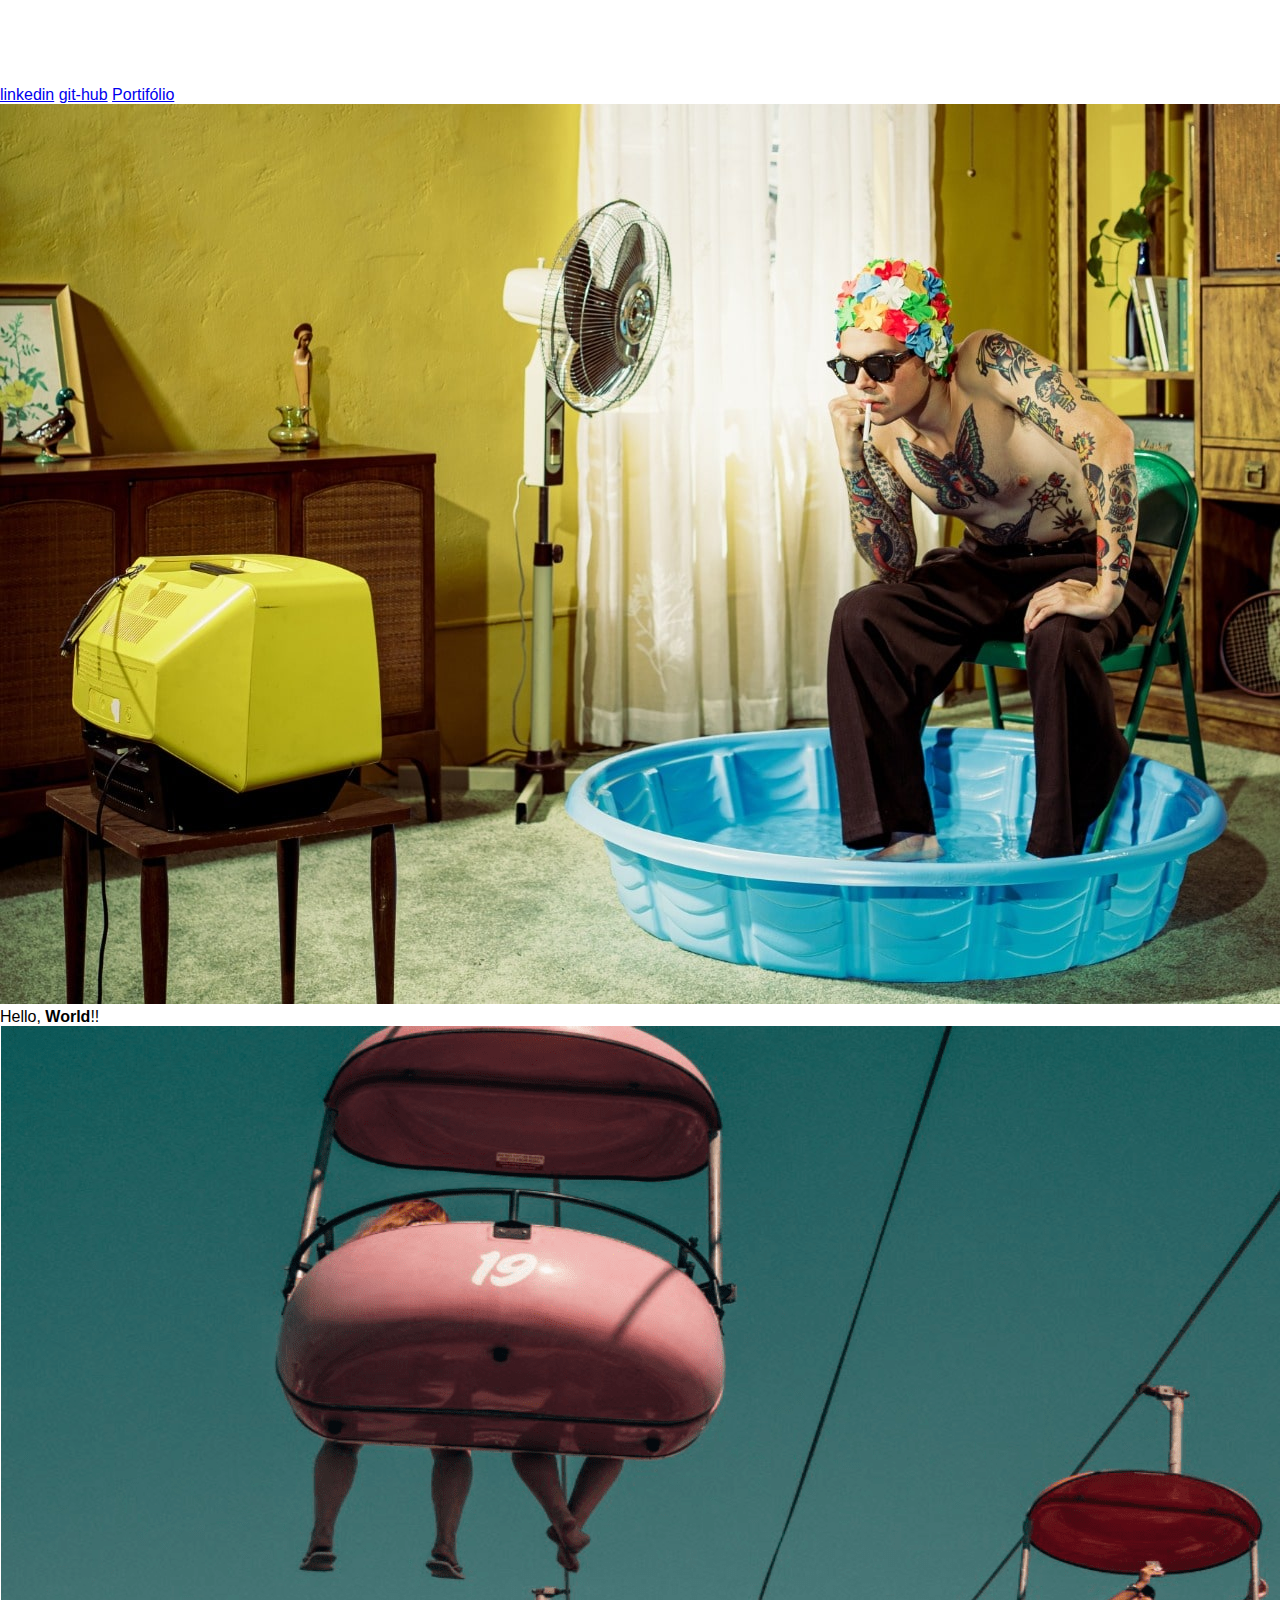
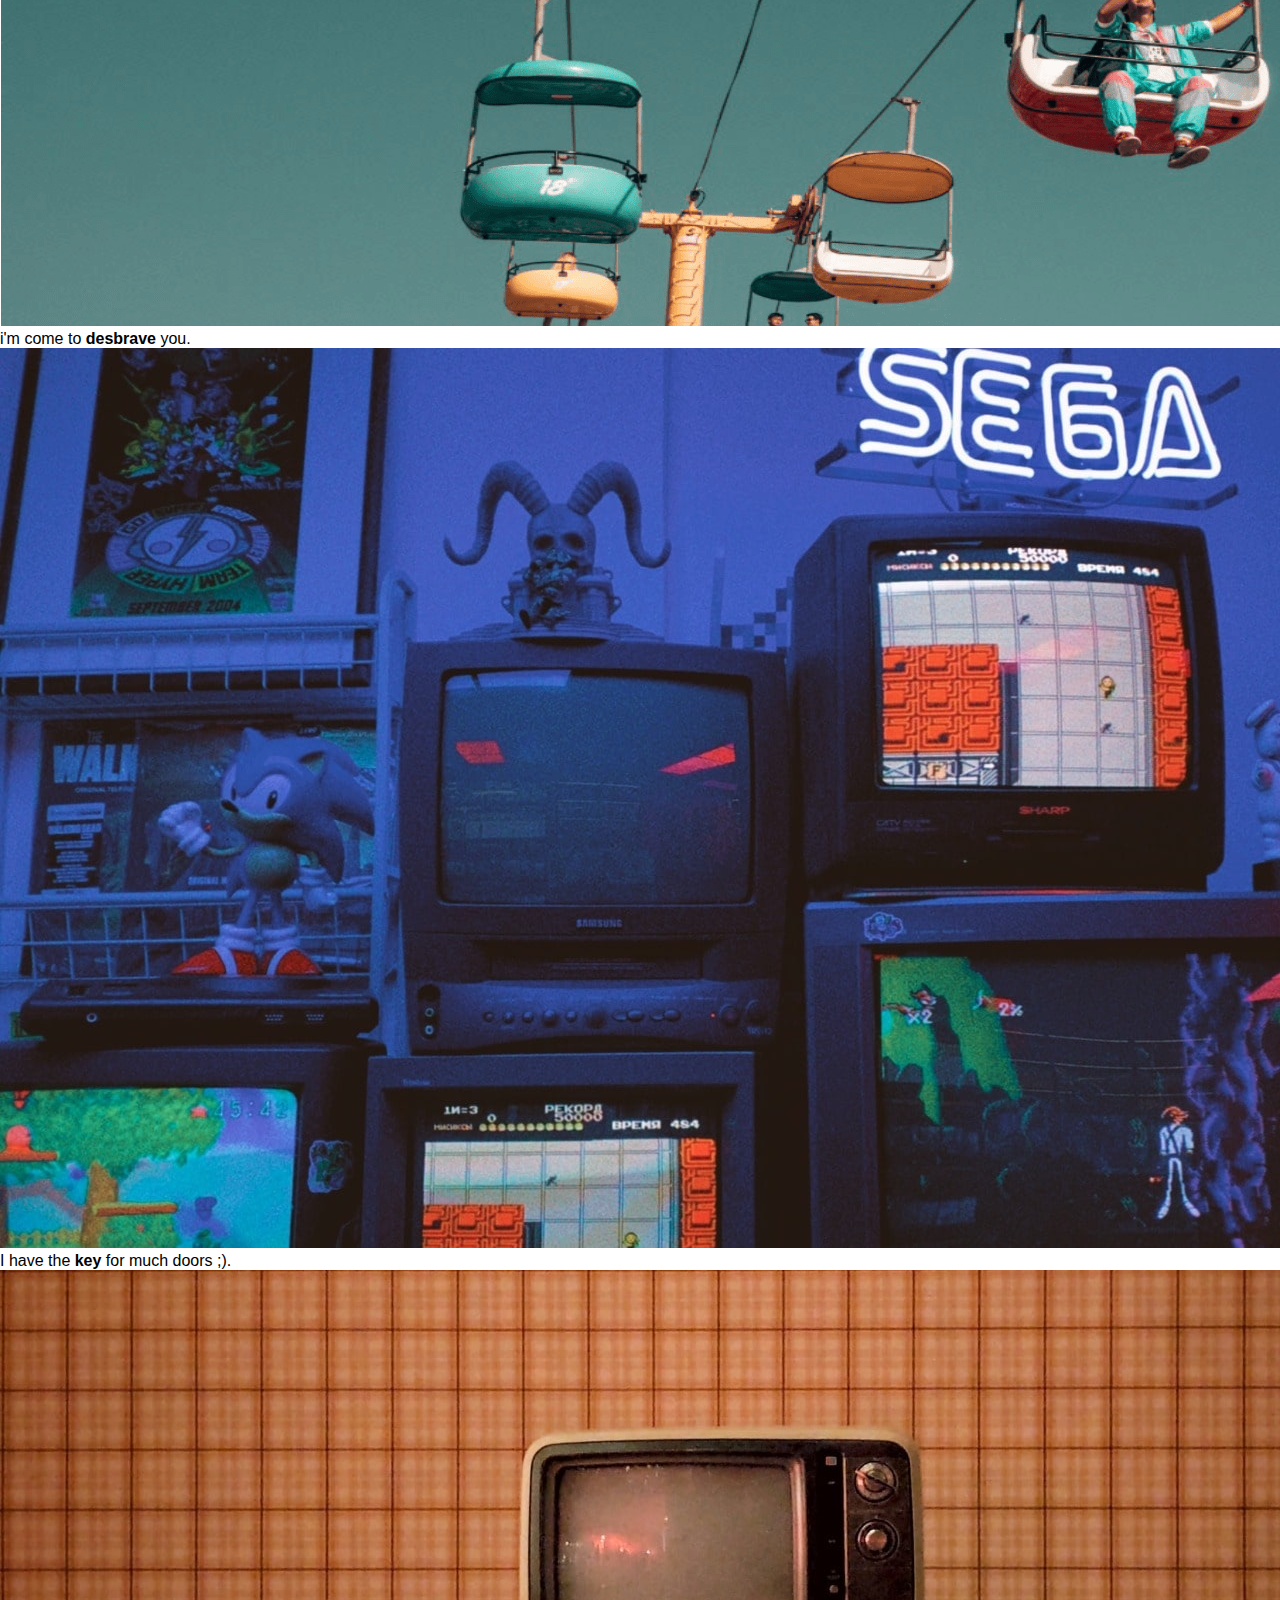
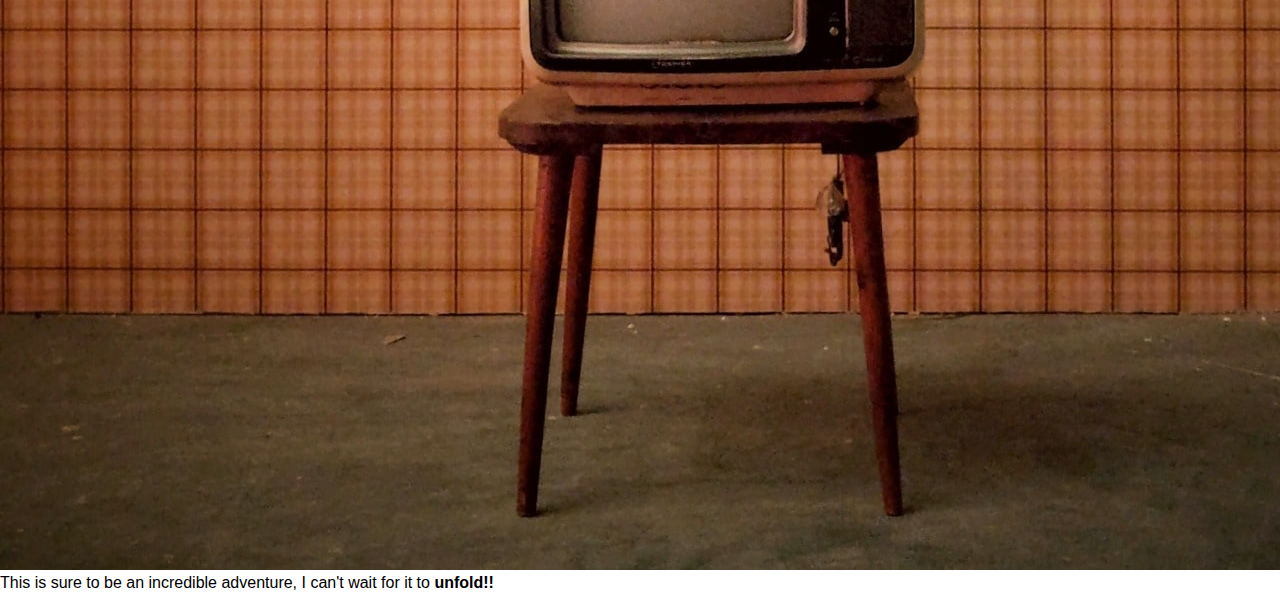
==== index.html @ d43f3ee8 "Implementing the portifolio" ====
<!DOCTYPE html>
<html lang="en">
  <head>
    <meta charset="UTF-8" />
    <meta name="viewport" content="width=device-width, initial-scale=1.0" />
    <meta http-equiv="X-UA-Compatible" content="ie=edge" />
    <link rel="preconnect" href="https://fonts.googleapis.com" />
    <link rel="preconnect" href="https://fonts.gstatic.com" crossorigin />
    <link
      href="https://fonts.googleapis.com/css2?family=Rubik:wght@300;400;700&display=swap"
      rel="stylesheet"
    />
    <link rel="stylesheet" href="/projects/project.css" />
    <title class=>Página Responsiva</title>
  </head>
  <!--As imagens contidas nesse site foram adquiridas pelo site unplash e todas são de livres uso.-->
  <body>
    <main>
      <!--Contato-->
      <header>
        <h1 class="lista__item__content__title">Página Responsiva</h1>
        <a href="https://www.linkedin.com/in/jackson-lorran-bb4454205/">linkedin</a>
        <a href="https://github.com/JackDev085" target="_blank">git-hub</a>
        <a href="/projects/projects.html">Portifólio</a>
      </header>
      <article>
        <!-- primeira rolagem -->
        <div class="lista">
          <div class="lista_item">
            <picture class="lista_item_picture">
              <source media="(max-width: 768px)" src=".//assets/retro1cel.jpg" />
              <source media="(min-width: 1024px)" src="./assets/retro1com.jpg" />
              <img src="./assets/retro1com.jpg" alt="Imagem do conteúdo 1" />
            </picture>
            <p>
              Hello, <b>World</b>!!
            </p>
          </div>
          <div class="lista_item">
            <picture class="lista_item_picture">
              <source media="(max-width: 768px)" src="./assets/retro2cel.jpg" />
              <source media="(min-width: 1024px)" src="./assets/retro2com.png" />
              <img src="./assets/retro2com.png" alt="Imagem do conteúdo 1" />
            </picture>
            <p>i'm come to <b>desbrave</b> you.</p>
          </div>
          <div class="lista_item">
            <picture class="lista_item_picture">
              <source media="(max-width: 768px)" src="./assets/retro3cel.jpg" />
              <source media="(min-width: 1024px)" src=".//assets/retro3com.jpg" />
              <img src="./assets/retro3com.jpg" alt="Imagem do conteúdo 1" />
            </picture>
            <p>I have the <b>key</b> for much doors ;).</p>
          </div>
          <div class="lista_item">
            <picture class="lista_item_picture">
              <source media="(max-width: 768px)" src=".//assets/retro4cel.jpg" />
              <source media="(min-width: 1024px)" src="./assets/retro4com.jpg" />
              <img src="./assets/retro4com.jpg" alt="Imagem do conteúdo 1" />
            </picture>
            <p>This is sure to be an incredible adventure, I can't wait for it to <strong>unfold!!</strong></p>
          </div>
        </div>
        <!-- conteúdos  -->
      </article>
    </main>
  </body>
</html>
---- projects/project.css ----
* {
  margin: 0;
  padding: 0;
  box-sizing: border-box;

  font-family: "Josefin Sans", sans-serif;
}
.div-main {
  /* ocupar todo o ângulo de visão da página*/
  height: 100vh;
  width: 100%;
  background-image:url("img/background.png");
  background-size: cover;
  background-position: center;
  background-color: #191919;
}
nav {
  display: flex;
  align-items: center;
  justify-content: space-between;
  padding-left: 30px;
  padding-right: 30px;
  padding-top: 25px;
}
.portifolio {
  color: #ffffff;
  font-size: 40px;
  font-weight: 500;
}
.portifolio span {
  color: #f9004d;
}
li {
  color: white;
  list-style: none;
  display: inline-block;
  font-size: 25px;
  margin-right: 30px;
  margin-left: 30px;
}

li:hover {
  color: #f9004d;
  transition: 0.5s;
}
.link-menu a {
  color: white;
  text-decoration: none;
}
.my-name {
  position: absolute;
  top: 50%;
  left: 7%;
}

h1 {
  color: #ffffff;
  font-size: 75px;
}
h1 span {
  color: #f9004d;
}
.my-name h3 {
  color: white;
  font-size: 35px;
  padding-top: 10px;
}

section {
  display: flex;
  align-items: center;
  padding: 60px 15%;
  background-color: #000000;
}
section img {
  height: 600px;
  border-radius: 100%;
  border: 2px solid #f9004d;
  margin-right: 30%;
}
section div h2 {
  color: white;
  font-size: 70px;
}
section div p {
  color: #d3c1c7;
  font-size: 28px;
  margin-top: 15px;
  margin-bottom: 60px;
}
section div a {
  font-size: 40px;
  background-color: #f9004d;
  color: #ffffff;
  padding: 10px 20px;
  border-radius: 25px;
  cursor: pointer;
  text-decoration: none;
}
section div a:hover {
  background-color: transparent;
  border: 2px solid #f9004d;
  transition: 0.5s;
}
.projects {
  background-color: #191919;
  padding-top: 50px;
  padding-bottom: 100px;
}
.projects h2 {
  color: white;
  font-size: 75px;
  text-align: center;
}
.card {
  background-color: #000000;
  height: 365px;
  width: 335px;
  border-radius: 20px;
  padding: 14px 24px;
  text-align: center;
  width: 30%;
}
.card img {
  height: 100px;
}
.card h5 {
  color: #ffffff;
  font-size: 24px;
}
.card p {
  font-size: 24px;
  color: #d3c1c7;
  margin-top: 20px;
  margin-bottom: 30px;
}
.card a {
  background-color: #f9004d;
  color: #ffffff;
  padding: 10px 20px;
  border-radius: 25px;
  cursor: pointer;
  transition: 0.5s;
  text-decoration: none;
}
.card:hover {
  transform: scale(1.1);
  transition: 0.5s;
}
.card a:hover {
  background-color: transparent;
  border: 2px solid #f9004d;
}

.card-project {
  display: flex;
  justify-content: space-around;
  margin-top: 100px;
}
footer {
  background-color: #000000;
  padding-top: 10px;
  padding-bottom: 120px;
  display: flex;
  flex-direction: column;
  align-items: center;
  justify-content: center;
}
footer h5 {
  color: white;
  font-size: 30px;
}
footer p {
  color: white;
  font-size: 16px;
  margin-top: 14px;
  margin-bottom: 30px;
}
.social {
  display: flex;
  gap: 20px;
}
.social img {
  height: 60px;
  border-radius: 50%;
}
.social a {
  border-radius: 50%;
  display: flex;
  justify-content: center;
  align-items: center;
  height: 50px;
  width: 50px;
  cursor: pointer;
}
.social a:hover {
  transform: scale(1.3);
  transition: 0.5s;
}
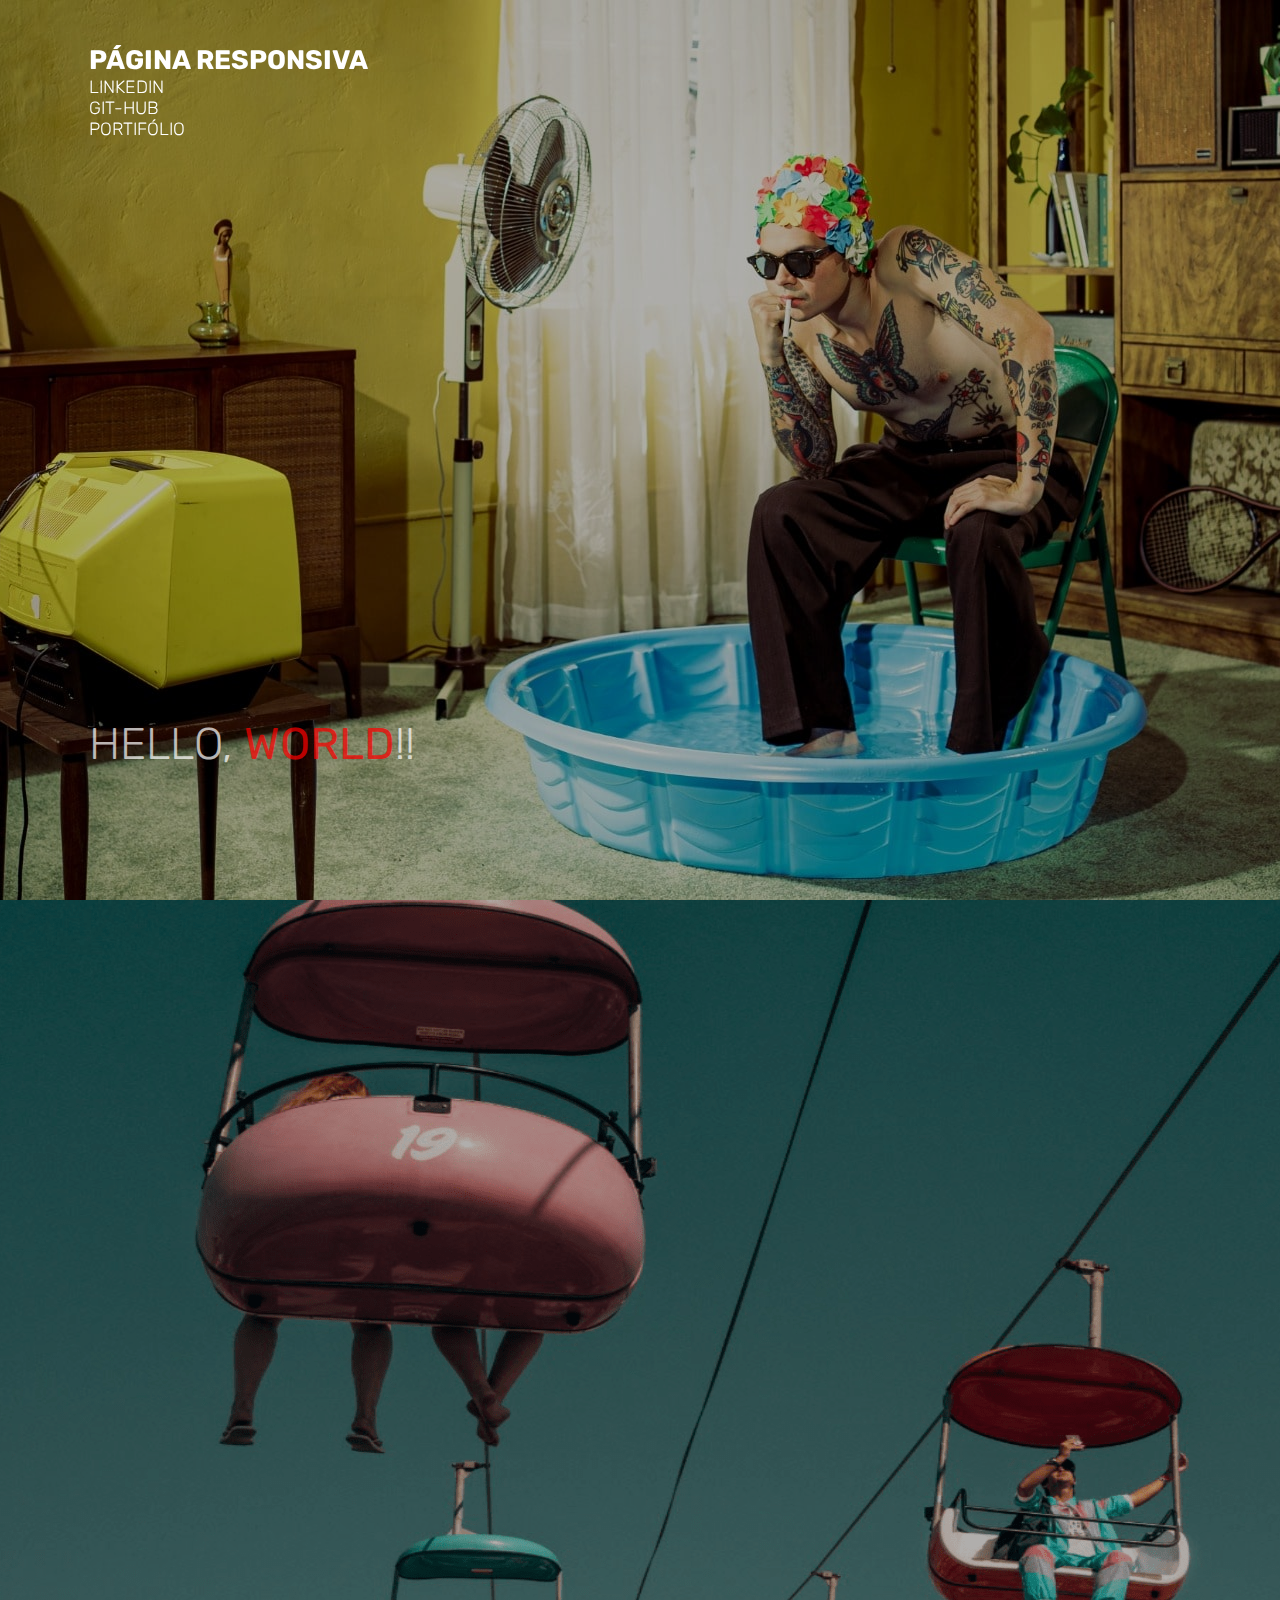
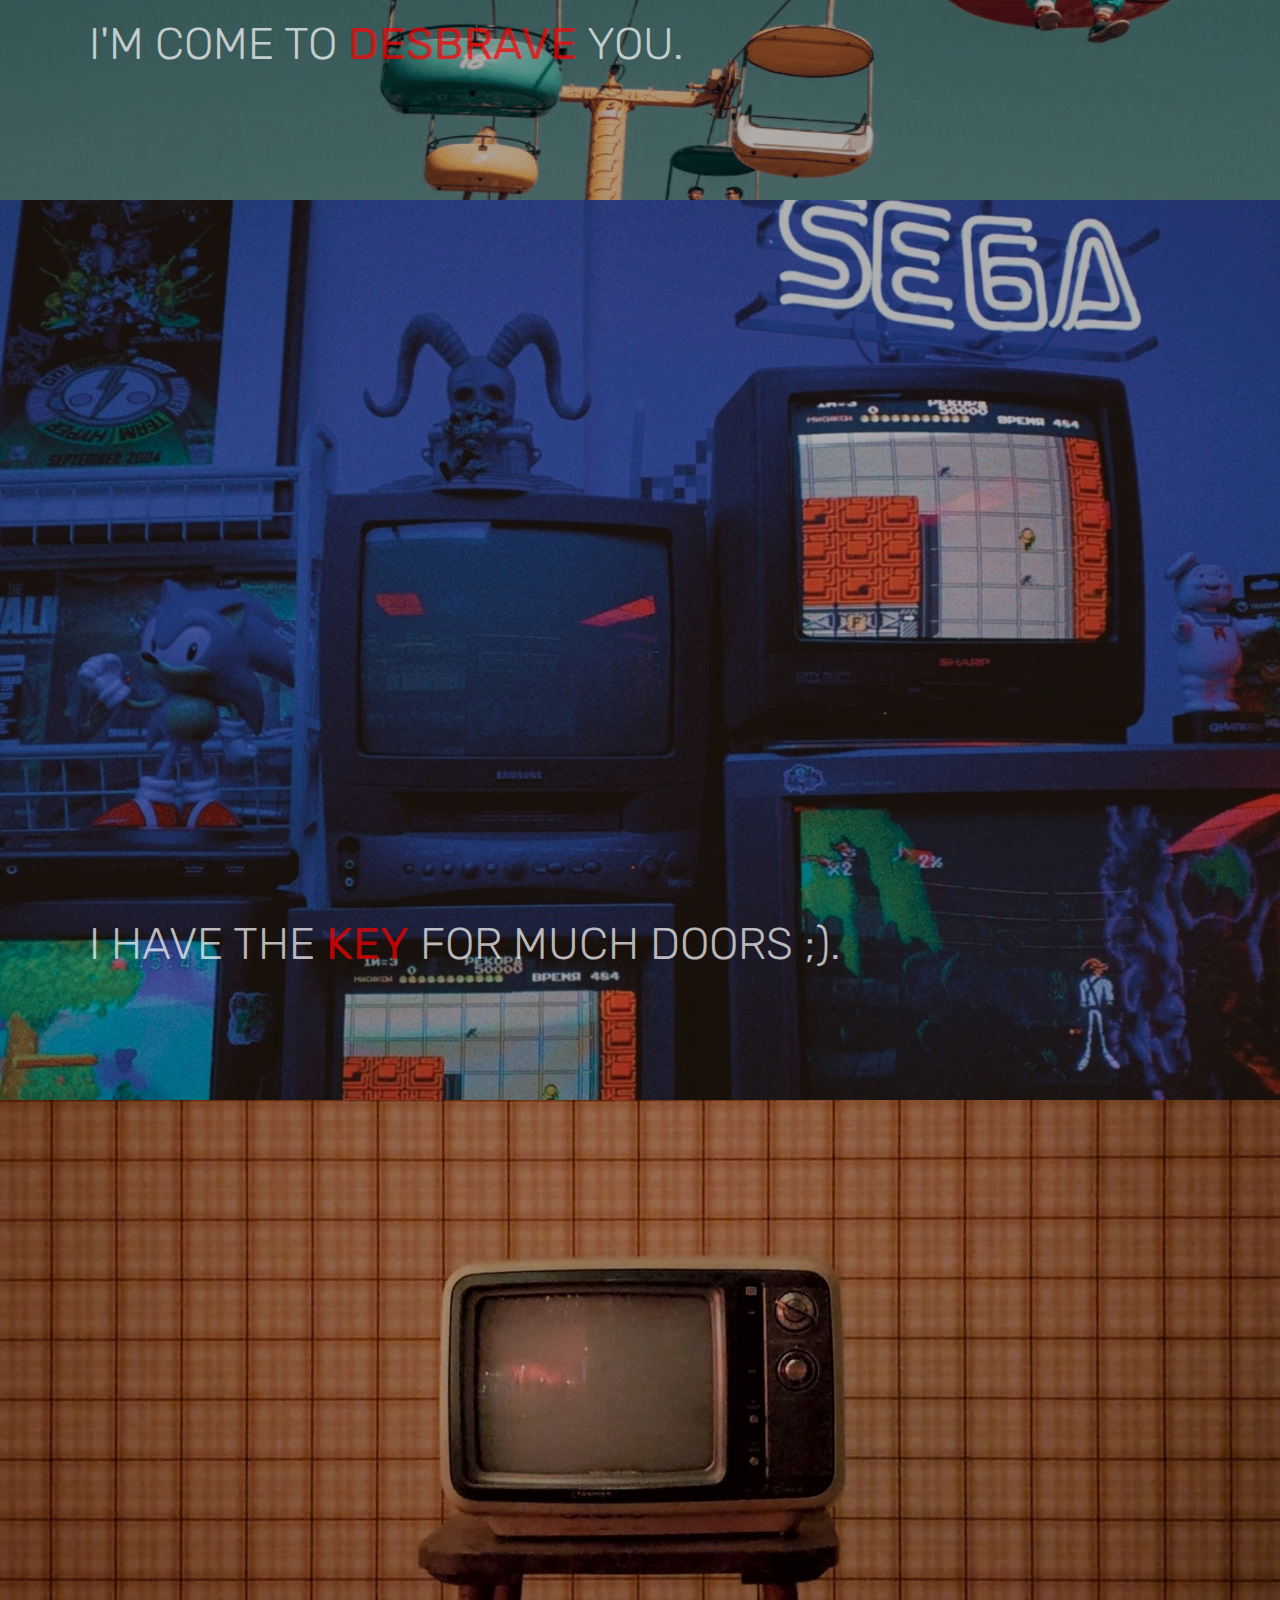
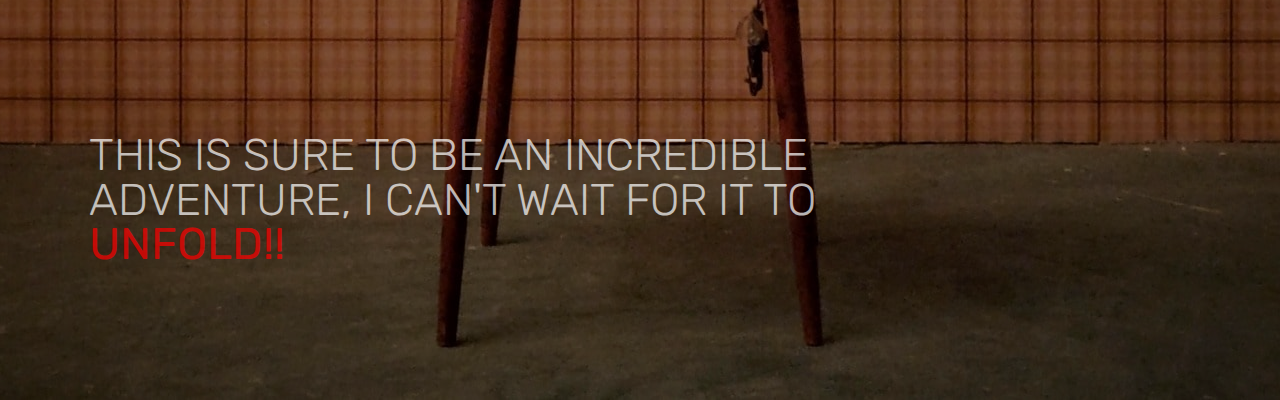
==== commit b106baf1: "little adjust" ====
--- a/index.html
+++ b/index.html
@@ -10,7 +10,7 @@
       href="https://fonts.googleapis.com/css2?family=Rubik:wght@300;400;700&display=swap"
       rel="stylesheet"
     />
-    <link rel="stylesheet" href="/projects/project.css" />
+    <link rel="stylesheet" href="assets/styles.css" />
     <title class=>Página Responsiva</title>
   </head>
   <!--As imagens contidas nesse site foram adquiridas pelo site unplash e todas são de livres uso.-->
--- a/assets/styles.css
+++ b/assets/styles.css
@@ -0,0 +1,148 @@
+/* geral */
+* {
+    padding: 0;
+    margin: 0;
+    box-sizing: border-box;
+  }
+  
+  html {
+    font-size: calc(100vw / 1440 * 10);
+    font-family: "Rubik", sans-serif;
+    font-weight: 300;
+    background-color: black;
+    color: white;
+  }
+  
+  a,
+  a:visited,
+  a:hover {
+    text-decoration: none;
+    color: white;
+  }
+  
+  /* primeira rolagem */
+  main {
+    width: 100vw;
+    min-height: 100vh;
+  }
+  
+  main header {
+    position: fixed;
+    width: 100vw;
+    height: 100vh;
+    padding: 5rem 10rem 5rem 10rem;
+    pointer-events: none;
+    z-index: 1;
+  
+  }
+  
+  main header h1 {
+    font-size: 2rem;
+    text-transform: uppercase;
+  }
+  
+  main header a {
+    display: block;
+    font-size: 2rem;
+    text-transform: uppercase;
+    pointer-events: auto;
+    
+  }
+  
+  .lista {
+    width: 100vw;
+    min-height: 100vh;
+  }
+  
+  .lista_item {
+    position: relative;
+    background-color: black;
+  }
+  
+  .lista_item_picture img {
+    display: block;
+    width: 100vw;
+    height: 100vh;
+    opacity: 0.7;
+    object-fit: cover;
+  }
+  
+  .lista_item p {
+    position: absolute;
+    font-size: 5rem;
+    line-height: 1;
+    bottom: 15rem;
+    padding: 0 10rem;
+    width: 80vw;
+    text-transform: uppercase;
+    opacity: 0.7;
+  }
+  
+  /* conteúdos */
+  .lista__item__content {
+    position: absolute;
+    bottom: 15rem; 
+    padding:0 10rem;
+    width: 80vw; 
+  } 
+
+  .lista__item__content__title { 
+    font-size: 3rem;
+    text-transform: uppercase; 
+  }
+
+   p.lista__item__content__text {
+    position: relative;
+    font-size: 3rem; 
+    line-height: 1; 
+    bottom: 0rem;
+    padding: 0 0rem;
+    width: 50vw;
+    opacity: 0.7; 
+  }
+
+  /* responsividade */
+  @media screen and (max-width: 750px) and (orientation: portrait) {
+    html {
+      font-size: calc(100vw / 768 * 10);
+    }
+  
+    main header {
+      padding: 10rem 5rem 15rem 5rem;
+    }
+  
+    main header h1 {
+      font-size: 4rem;
+      text-transform: uppercase;
+    }
+  
+    main header p {
+      position: absolute;
+      bottom: 20rem;
+      font-size: 4rem;
+      line-height: 1.1;
+      text-transform: uppercase;
+      opacity: 0.7;
+    }
+  
+    main header a {
+      display: block;
+      font-size: 3.5rem;
+      text-transform: uppercase;
+      pointer-events: auto;
+      margin-top: 1rem;
+    }
+  
+    .lista_item p {
+      font-size: 4rem;
+      line-height: 1.2;
+      bottom: 15rem;
+      width: 100vw;
+      text-transform: uppercase;
+      opacity: 0.7;
+      padding: 10rem 5rem 0rem 5rem;
+    }
+  }
+  strong, b{
+    color: red;
+  }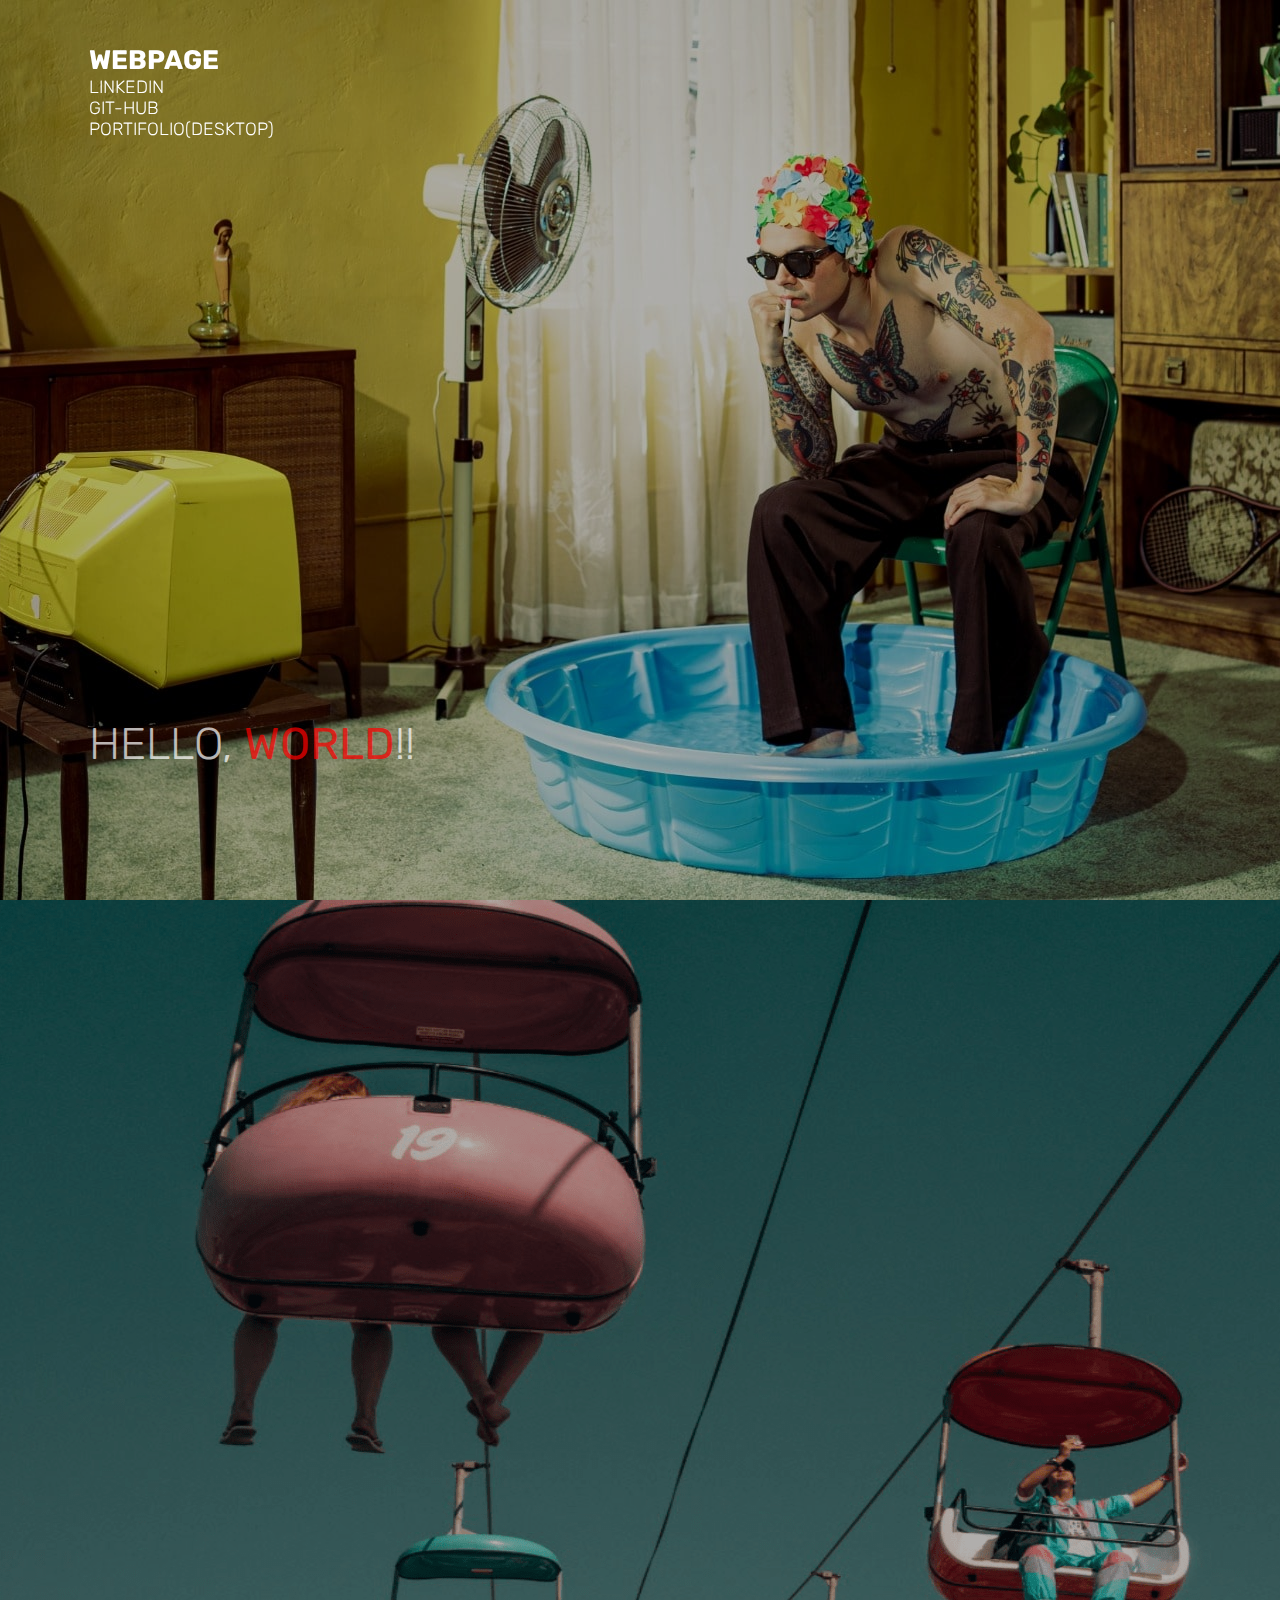
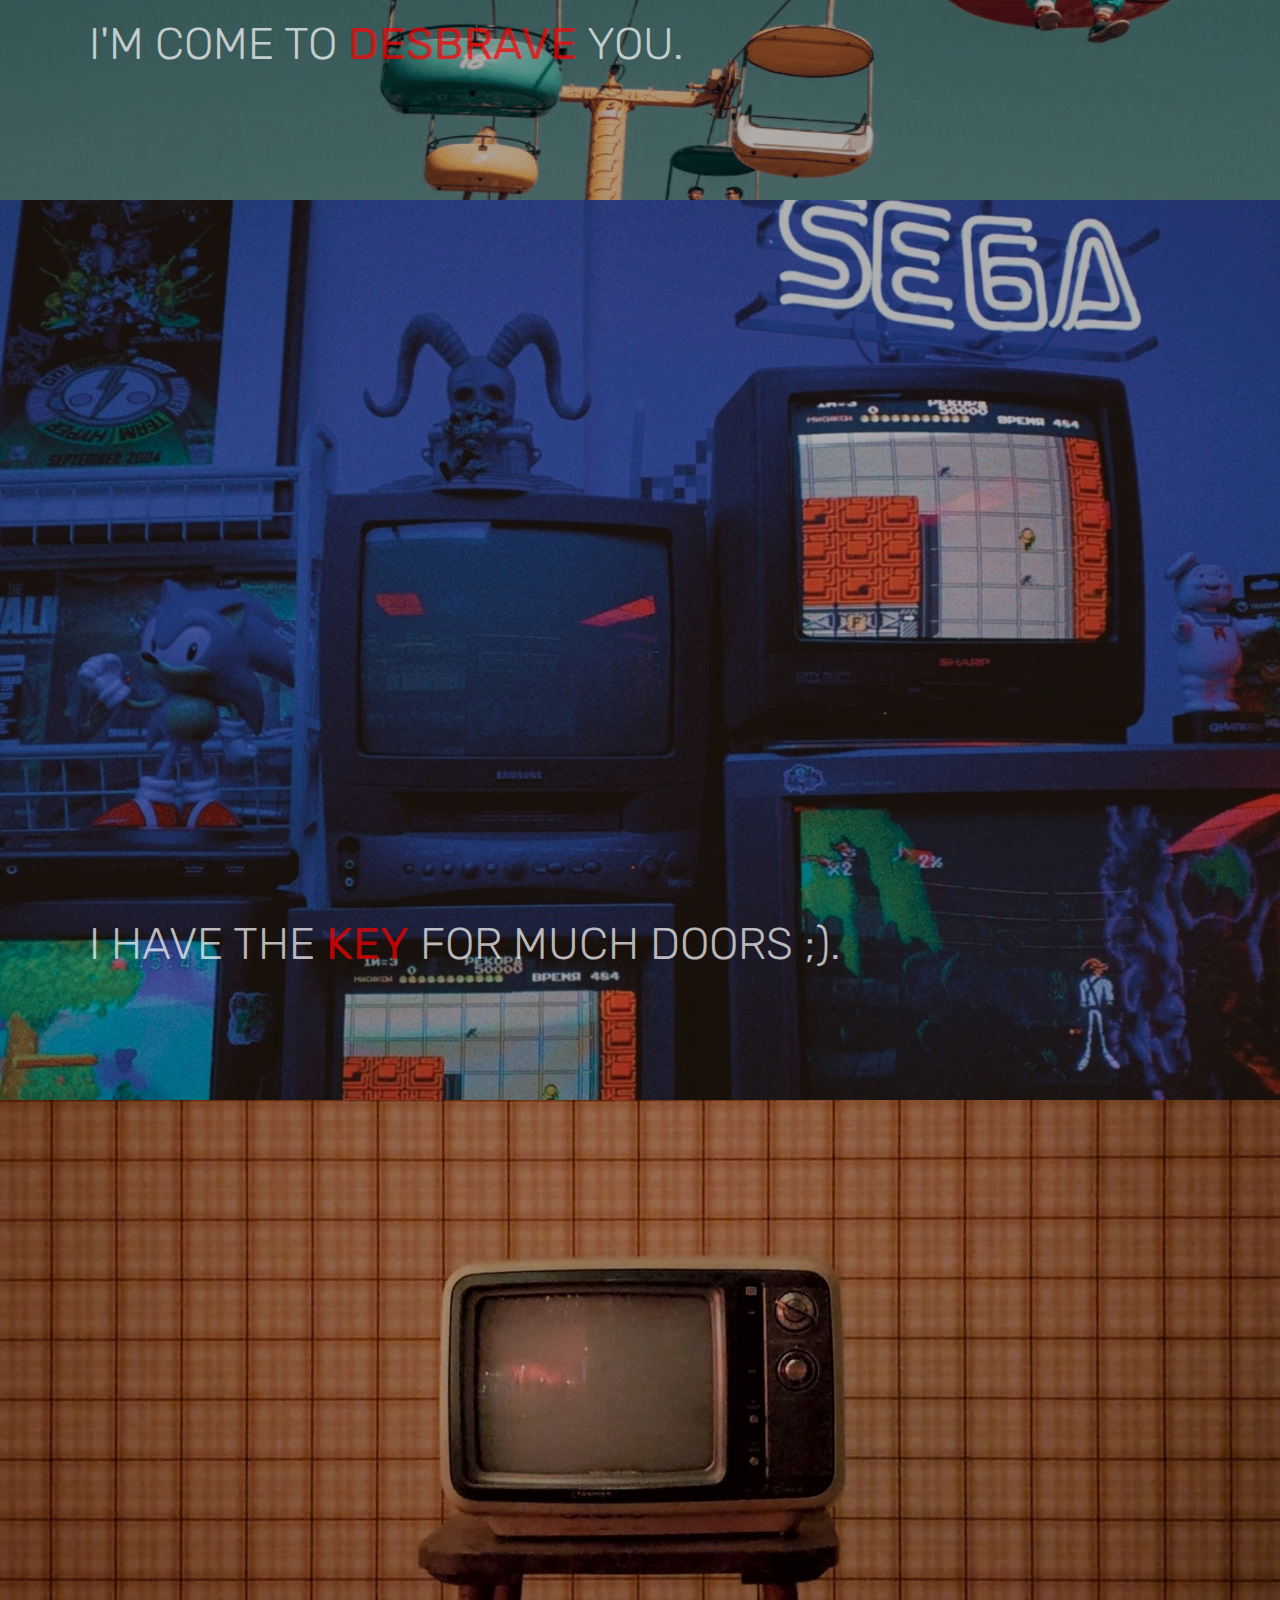
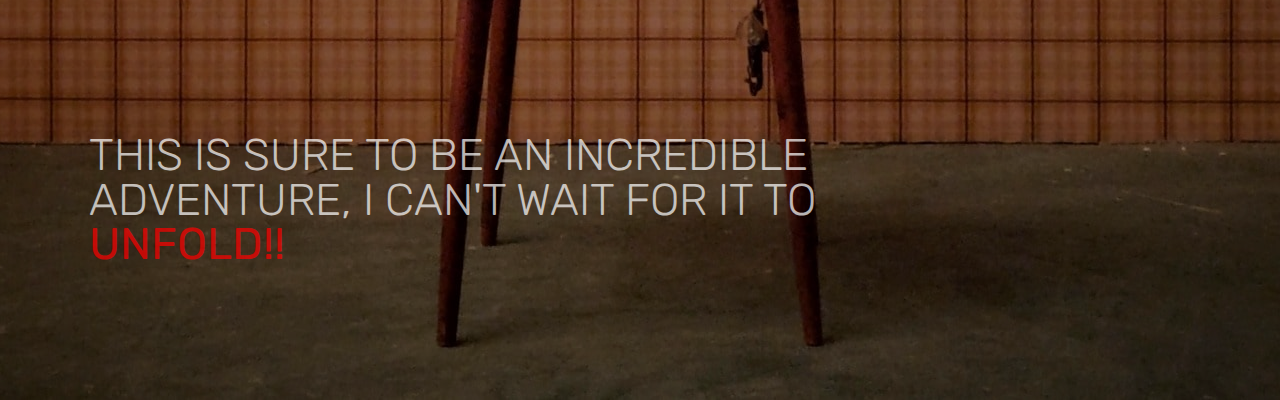
==== commit 38b6bbf9: "Little adjusts" ====
--- a/index.html
+++ b/index.html
@@ -18,10 +18,10 @@
     <main>
       <!--Contato-->
       <header>
-        <h1 class="lista__item__content__title">Página Responsiva</h1>
+        <h1 class="lista__item__content__title">WebPage</h1>
         <a href="https://www.linkedin.com/in/jackson-lorran-bb4454205/">linkedin</a>
         <a href="https://github.com/JackDev085" target="_blank">git-hub</a>
-        <a href="/projects/projects.html">Portifólio</a>
+        <a href="/projects/projects.html">Portifolio(desktop)</a>
       </header>
       <article>
         <!-- primeira rolagem -->
